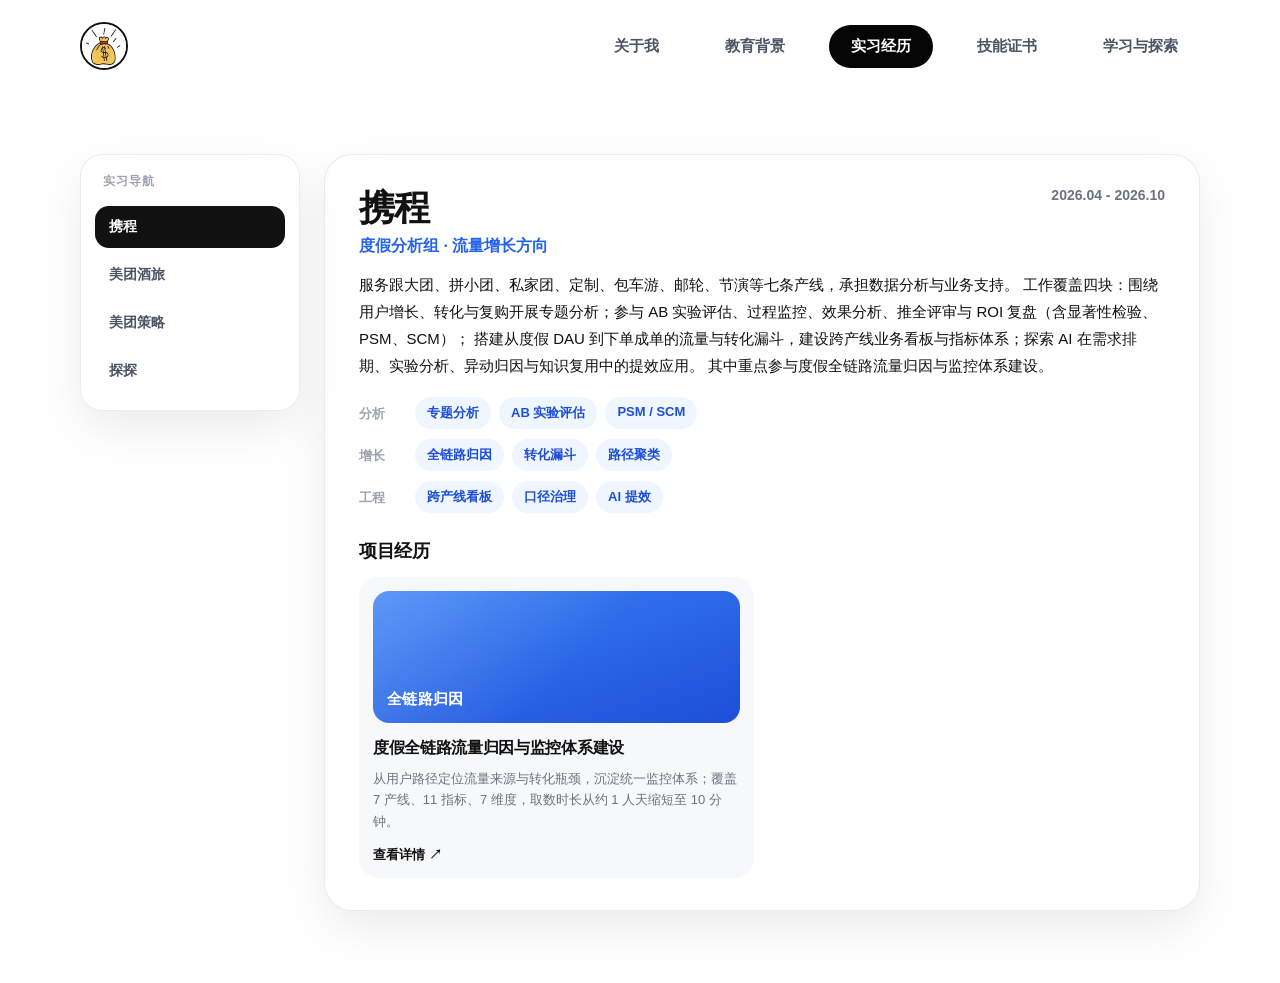
==== resume-website/experience.html @ 729c0051 "Add files via upload" ====
<!DOCTYPE html>
<html lang="zh-CN">
<head>
  <meta charset="UTF-8">
  <meta name="viewport" content="width=device-width, initial-scale=1.0">
  <meta name="description" content="宋佳丽的实习经历页面，展示流量增长、商业分析、策略分析与数据科学经历。">
  <title>实习经历｜宋佳丽</title>
  <link rel="stylesheet" href="styles.css">
</head>
<body>
  <header class="site-header">
    <img class="logo logo-mark" src="xiaoxin2.jpg" alt="logo">
    <nav class="nav">
      <a href="index.html">关于我</a>
      <a href="education.html">教育背景</a>
      <a class="active" href="experience.html">实习经历</a>
      <a href="skills.html">技能证书</a>
      <a href="learning.html">学习与探索</a>
    </nav>
  </header>

  <main class="page subpage">
    <section class="section side-shell">
      <aside class="side-nav" aria-label="实习经历导航">
        <p class="side-nav-label">实习导航</p>
        <button type="button" class="side-nav-item is-active" data-side-nav="ctrip">携程</button>
        <button type="button" class="side-nav-item" data-side-nav="meituan-hotel">美团酒旅</button>
        <button type="button" class="side-nav-item" data-side-nav="meituan-rec">美团策略</button>
        <button type="button" class="side-nav-item" data-side-nav="tantan">探探</button>
      </aside>

      <div class="side-content">
        <article class="exp-panel side-panel is-active" data-side-panel="ctrip">
          <div class="exp-top">
            <div class="exp-top-main">
              <h2 class="exp-company">携程</h2>
              <p class="exp-role">度假分析组 · 流量增长方向</p>
            </div>
            <time class="exp-time">2026.04 - 2026.10</time>
          </div>

          <p class="exp-summary">
            服务跟大团、拼小团、私家团、定制、包车游、邮轮、节演等七条产线，承担数据分析与业务支持。
            工作覆盖四块：围绕用户增长、转化与复购开展专题分析；参与 AB 实验评估、过程监控、效果分析、推全评审与 ROI 复盘（含显著性检验、PSM、SCM）；
            搭建从度假 DAU 到下单成单的流量与转化漏斗，建设跨产线业务看板与指标体系；探索 AI 在需求排期、实验分析、异动归因与知识复用中的提效应用。
            其中重点参与度假全链路流量归因与监控体系建设。
          </p>

          <div class="exp-tag-rows">
            <div class="exp-tag-row">
              <span class="exp-tag-cat">分析</span>
              <div class="exp-tags">
                <span>专题分析</span>
                <span>AB 实验评估</span>
                <span>PSM / SCM</span>
              </div>
            </div>
            <div class="exp-tag-row">
              <span class="exp-tag-cat">增长</span>
              <div class="exp-tags">
                <span>全链路归因</span>
                <span>转化漏斗</span>
                <span>路径聚类</span>
              </div>
            </div>
            <div class="exp-tag-row">
              <span class="exp-tag-cat">工程</span>
              <div class="exp-tags">
                <span>跨产线看板</span>
                <span>口径治理</span>
                <span>AI 提效</span>
              </div>
            </div>
          </div>

          <div class="exp-projects">
            <div class="exp-projects-head">
              <h3>项目经历</h3>
            </div>
            <div class="exp-project-grid">
              <article class="exp-project-card">
                <div class="exp-project-cover tone-blue" aria-hidden="true"><span>全链路归因</span></div>
                <h4>度假全链路流量归因与监控体系建设</h4>
                <p>从用户路径定位流量来源与转化瓶颈，沉淀统一监控体系；覆盖 7 产线、11 指标、7 维度，取数时长从约 1 人天缩短至 10 分钟。</p>
                <button type="button" class="exp-detail-link" data-open-project="ctrip-funnel">查看详情 ↗</button>
              </article>
            </div>
          </div>
        </article>

        <article class="exp-panel side-panel" data-side-panel="meituan-hotel" hidden>
          <div class="exp-top">
            <div class="exp-top-main">
              <h2 class="exp-company">美团</h2>
              <p class="exp-role">酒店旅行经营分析部 · 商业分析</p>
            </div>
            <time class="exp-time">2025.10 - 2026.02</time>
          </div>

          <p class="exp-summary">
            主导规划频道数据看板建设，重构月度经营分析核心指标，并负责日常数据分析与看板维护，促进策略增长。
            其中重点参与酒店双动线项目，通过用户行为洞察与策略落地，挖掘频道页转化增量。
          </p>

          <div class="exp-tag-rows">
            <div class="exp-tag-row">
              <span class="exp-tag-cat">分析</span>
              <div class="exp-tags">
                <span>频道监控</span>
                <span>MBR 归因</span>
                <span>用户分层</span>
              </div>
            </div>
            <div class="exp-tag-row">
              <span class="exp-tag-cat">增长</span>
              <div class="exp-tags">
                <span>效率型动线</span>
                <span>即时当地</span>
                <span>猜喜承接</span>
              </div>
            </div>
            <div class="exp-tag-row">
              <span class="exp-tag-cat">工程</span>
              <div class="exp-tags">
                <span>双层看板</span>
                <span>埋点设计</span>
                <span>AB 实验</span>
              </div>
            </div>
          </div>

          <div class="exp-projects">
            <div class="exp-projects-head">
              <h3>项目经历</h3>
            </div>
            <div class="exp-project-grid exp-project-grid--3">
              <article class="exp-project-card">
                <div class="exp-project-cover tone-teal" aria-hidden="true"><span>频道看板</span></div>
                <h4>频道数据看板建设</h4>
                <p>搭建频道总体漏斗与关键模块双层监控，上线当月定位迪士尼秒杀点击率异常，并为猜喜设置活动期 / 日常期双基准线。</p>
                <button type="button" class="exp-detail-link" data-open-project="meituan-board">查看详情 ↗</button>
              </article>
              <article class="exp-project-card">
                <div class="exp-project-cover tone-violet" aria-hidden="true"><span>MBR</span></div>
                <h4>月度经营分析 MBR 异动归因</h4>
                <p>从心智与交易规模双视角重构核心指标，按子分母、渠道入口、本异地用户拆解，系统定位波动根源。</p>
                <button type="button" class="exp-detail-link" data-open-project="meituan-mbr">查看详情 ↗</button>
              </article>
              <article class="exp-project-card">
                <div class="exp-project-cover tone-orange" aria-hidden="true"><span>效率动线</span></div>
                <h4>酒店效率型动线 · 即时当地承接</h4>
                <p>激活占频道 37% 的仅空搜用户，推动猜喜即时当地场景转化率由 3.2% 提升至 12.6%，实现频道页订单净增长。</p>
                <button type="button" class="exp-detail-link" data-open-project="meituan-plan">查看详情 ↗</button>
              </article>
            </div>
          </div>
        </article>

        <article class="exp-panel side-panel" data-side-panel="meituan-rec" hidden>
          <div class="exp-top">
            <div class="exp-top-main">
              <h2 class="exp-company">美团</h2>
              <p class="exp-role">推荐产品部 · 策略分析</p>
            </div>
            <time class="exp-time">2025.08 - 2025.10</time>
          </div>

          <p class="exp-summary">
            负责首页低价推荐专项，验证低价便宜供给能否撬动下沉用户活跃。
            精准圈定下沉目标人群、设计差异化承接策略，通过假设驱动分析与 AB 实验落地，最终推动下沉市场 DAU 有效提升。
          </p>

          <div class="exp-tag-rows">
            <div class="exp-tag-row">
              <span class="exp-tag-cat">增长</span>
              <div class="exp-tags">
                <span>下沉渗透</span>
                <span>低价供给</span>
                <span>DAU 提升</span>
              </div>
            </div>
            <div class="exp-tag-row">
              <span class="exp-tag-cat">策略</span>
              <div class="exp-tags">
                <span>人群圈选</span>
                <span>三层承接</span>
                <span>异动归因</span>
              </div>
            </div>
            <div class="exp-tag-row">
              <span class="exp-tag-cat">实验</span>
              <div class="exp-tags">
                <span>AB 实验</span>
                <span>假设验证</span>
                <span>供给优化</span>
              </div>
            </div>
          </div>

          <div class="exp-projects">
            <div class="exp-projects-head">
              <h3>项目经历</h3>
            </div>
            <div class="exp-project-grid">
              <article class="exp-project-card">
                <div class="exp-project-cover tone-violet" aria-hidden="true"><span>便宜货策略</span></div>
                <h4>下沉市场便宜货策略 · 首页推荐</h4>
                <p>方案被采纳；覆盖 30% 日活用户的 AB 实验中，实验组 DAU 相对对照组提升 6 个百分点，全量估算预计为到餐带来近 700 万日活提升。</p>
                <button type="button" class="exp-detail-link" data-open-project="meituan-rec">查看详情 ↗</button>
              </article>
            </div>
          </div>
        </article>

        <article class="exp-panel side-panel" data-side-panel="tantan" hidden>
          <div class="exp-top">
            <div class="exp-top-main">
              <h2 class="exp-company">探探</h2>
              <p class="exp-role">核心算法部 · 数据科学</p>
            </div>
            <time class="exp-time">2025.06 - 2025.08</time>
          </div>

          <p class="exp-summary">
            为提升高付费男性用户群体的次留率，提出「双高留存实验」：在圈选女性卡片中插入一张高付费男性 ad 卡，
            增加目标群体卡片曝光，从而提升用户留存、配对渗透及付费转化等核心指标。
          </p>

          <div class="exp-tag-rows">
            <div class="exp-tag-row">
              <span class="exp-tag-cat">实验</span>
              <div class="exp-tags">
                <span>AB 实验</span>
                <span>留存分析</span>
                <span>付费转化</span>
              </div>
            </div>
            <div class="exp-tag-row">
              <span class="exp-tag-cat">工程</span>
              <div class="exp-tags">
                <span>PySpark</span>
                <span>Hive SQL</span>
                <span>Tableau</span>
              </div>
            </div>
          </div>

          <div class="exp-projects">
            <div class="exp-projects-head">
              <h3>项目经历</h3>
            </div>
            <div class="exp-project-grid">
              <article class="exp-project-card">
                <div class="exp-project-cover tone-rose" aria-hidden="true"><span>双高留存</span></div>
                <h4>双高留存实验与投放优化</h4>
                <p>调整 ad 卡曝光策略提升配对渗透 40%，实验组付费转化提升 0.32%；分时投放推动目标用户次留率提升 15%。</p>
                <button type="button" class="exp-detail-link" data-open-project="tantan-retain">查看详情 ↗</button>
              </article>
            </div>
          </div>
        </article>
      </div>
    </section>
  </main>

  <div class="project-modal" id="projectModal" aria-hidden="true">
    <div class="modal-backdrop" data-close-project></div>
    <section class="project-modal-panel" role="dialog" aria-modal="true" aria-labelledby="projectModalTitle">
      <div class="project-modal-scroll">
        <header class="project-modal-header">
          <h2 id="projectModalTitle"></h2>
          <p class="project-modal-process" id="projectModalProcess"></p>
        </header>

        <div class="project-modal-section">
          <div class="project-modal-section-title">
            <h3>核心职责</h3>
            <p>CORE RESPONSIBILITIES</p>
          </div>
          <div class="project-resp-grid" id="projectRespGrid"></div>
        </div>

        <div class="project-modal-section project-modal-results-box">
          <div class="project-modal-section-title">
            <h3>核心成果</h3>
            <p>CORE RESULTS</p>
          </div>
          <div class="project-result-grid" id="projectResultGrid"></div>
        </div>
      </div>

      <div class="project-modal-footer">
        <button type="button" class="button primary" data-close-project>关闭</button>
      </div>
    </section>
  </div>

  <script src="script.js"></script>
</body>
</html>
---- resume-website/styles.css ----
* {
  box-sizing: border-box;
}

:root {
  --bg: #ffffff;
  --card: rgba(255, 255, 255, 0.94);
  --text: #111111;
  --muted: #4b5563;
  --primary: #2563eb;
  --primary-dark: #1d4ed8;
  --accent: #9b6bd3;
  --mint: #bdf3e7;
  --outline: #55d5bd;
  --warm: #f97316;
  --line: rgba(37, 99, 235, 0.16);
  --shadow: 0 18px 48px rgba(17, 17, 17, 0.08);
}

html {
  scroll-behavior: smooth;
}

body {
  margin: 0;
  font-family: Arial, "Microsoft YaHei", sans-serif;
  color: var(--text);
  background: var(--bg);
}

body::before {
  content: none;
}

.site-header {
  position: sticky;
  top: 0;
  z-index: 10;
  display: flex;
  align-items: center;
  justify-content: space-between;
  width: min(1120px, 92%);
  margin: 0 auto;
  padding: 22px 0;
  border: 0;
  border-radius: 0;
  background: rgba(255, 255, 255, 0.88);
  box-shadow: none;
  backdrop-filter: blur(16px);
}

.logo {
  color: var(--text);
  font-size: 18px;
  font-weight: 800;
  text-decoration: none;
}

.logo-mark {
  display: inline-flex;
  align-items: center;
  justify-content: center;
  width: 48px;
  height: 48px;
  border: 2px solid #111111;
  border-radius: 50%;
  font-size: 16px;
  font-weight: 900;
  letter-spacing: -0.04em;
  background: #ffffff;
}

.nav {
  display: flex;
  gap: 22px;
  align-items: center;
}

.nav a {
  color: var(--muted);
  padding: 12px 22px;
  border-radius: 999px;
  font-size: 15px;
  font-weight: 700;
  text-decoration: none;
}

.nav a:hover {
  color: var(--primary);
}

.nav a.active {
  color: #ffffff;
  background: #050505;
}

.page {
  width: min(1120px, 92%);
  margin: 0 auto;
  padding: 20px 0 72px;
}

.subpage {
  padding-top: 54px;
}

.section {
  margin-top: 28px;
  scroll-margin-top: 96px;
}

.hero.section {
  margin-top: 8px;
}

.hero {
  display: grid;
  grid-template-columns: 1fr 1fr;
  gap: 40px;
  align-items: stretch;
  min-height: 0;
}

.hero-left {
  display: flex;
  flex-direction: column;
  justify-content: space-between;
  gap: 28px;
  min-width: 0;
}

.hero-content,
.profile-card,
.card,
.experience-card,
.contact-card {
  border: 1px solid rgba(17, 17, 17, 0.08);
  border-radius: 30px;
  background: var(--card);
  box-shadow: var(--shadow);
  backdrop-filter: blur(18px);
}

.hero-content {
  position: relative;
  display: flex;
  flex-direction: column;
  justify-content: flex-start;
  overflow: hidden;
  padding: 0 20px;
  border: 0;
  border-radius: 0;
  background: transparent;
  box-shadow: none;
  backdrop-filter: none;
  min-width: 0;
}

.hero-content::after {
  content: none;
}

.profile-card {
  position: relative;
  display: flex;
  flex-direction: column;
  height: 100%;
  min-height: 0;
  gap: 0;
  padding: 0;
  border: 0;
  background: transparent;
  box-shadow: none;
  backdrop-filter: none;
}

.photo-frame {
  position: relative;
  flex: 1;
  min-height: 0;
  height: 100%;
  padding: 0;
  border-radius: 42px;
  background: transparent;
  overflow: hidden;
}

.photo-frame::before {
  content: none;
}

.photo-frame img {
  display: block;
  width: 100%;
  height: 100%;
  object-fit: cover;
  object-position: center top;
  border-radius: 0;
  background: transparent;
  box-shadow: none;
}

.tag-list {
  display: flex;
  flex-direction: column;
  gap: 12px;
}

.tag-list span {
  display: block;
  padding: 13px 16px;
  border: 1px solid var(--line);
  border-radius: 16px;
  color: var(--primary-dark);
  background: rgba(239, 246, 255, 0.82);
  font-weight: 800;
}

.tag-cloud {
  display: flex;
  flex-wrap: wrap;
  gap: 12px;
}

.tag-cloud span {
  padding: 12px 16px;
  border: 1px solid var(--line);
  border-radius: 999px;
  color: var(--primary-dark);
  background: rgba(239, 246, 255, 0.82);
  font-weight: 800;
}

.eyebrow {
  margin: 0 0 16px;
  color: var(--primary);
  font-weight: 700;
  letter-spacing: 0.08em;
  text-transform: uppercase;
}

h1 {
  margin: 0;
  font-size: clamp(42px, 6.5vw, 64px);
  line-height: 1.04;
  letter-spacing: -0.07em;
}

.role-highlight {
  color: #7c3aed;
  font-size: 0.58em;
}

.role-line {
  margin: 16px 0 0;
  color: var(--accent);
  font-size: clamp(28px, 4vw, 40px);
  line-height: 1.2;
  font-weight: 500;
}

h2 {
  margin: 0 0 20px;
  font-size: clamp(26px, 3vw, 36px);
  letter-spacing: -0.03em;
}

h3 {
  margin: 0;
  font-size: 21px;
}

.page-title {
  margin: 0 0 20px;
  font-size: clamp(40px, 7vw, 72px);
  line-height: 1.08;
  letter-spacing: -0.05em;
}

.summary {
  position: relative;
  z-index: 1;
  max-width: 670px;
  margin: 24px 0 0;
  color: var(--muted);
  font-size: 18px;
  line-height: 1.85;
}

.actions {
  display: flex;
  flex-wrap: wrap;
  gap: 14px;
  margin-top: 32px;
}

.button {
  display: inline-flex;
  align-items: center;
  justify-content: center;
  min-width: 116px;
  padding: 14px 24px;
  border-radius: 999px;
  border: 0;
  font: inherit;
  font-weight: 700;
  text-decoration: none;
  cursor: pointer;
  transition: transform 0.2s ease, box-shadow 0.2s ease;
}

.button:hover {
  transform: translateY(-2px);
}

.primary {
  color: #111111;
  border: 2px solid #111111;
  background: #ffffff;
  box-shadow: none;
}

.secondary {
  color: #111111;
  background: var(--mint);
}

.card {
  padding: 34px;
}

.card p {
  margin: 0;
  color: var(--muted);
  line-height: 1.8;
}

.page-links {
  display: grid;
  grid-template-columns: repeat(5, 1fr);
  gap: 18px;
}

.page-link-card {
  display: block;
  min-height: 230px;
  padding: 26px;
  border: 1px solid rgba(255, 255, 255, 0.72);
  border-radius: 28px;
  color: var(--text);
  text-decoration: none;
  background: var(--card);
  box-shadow: var(--shadow);
  transition: transform 0.2s ease, box-shadow 0.2s ease;
}

.page-link-card:hover {
  transform: translateY(-6px);
  box-shadow: 0 28px 76px rgba(30, 41, 59, 0.16);
}

.page-link-card span {
  display: inline-flex;
  align-items: center;
  justify-content: center;
  width: 42px;
  height: 42px;
  margin-bottom: 22px;
  border-radius: 14px;
  color: #ffffff;
  background: linear-gradient(135deg, var(--primary), var(--accent));
  font-weight: 900;
}

.page-link-card h2 {
  margin-bottom: 14px;
  font-size: 24px;
}

.page-link-card p {
  margin: 0;
  color: var(--muted);
  line-height: 1.7;
}

.grid {
  display: grid;
  gap: 24px;
}

.two-columns {
  grid-template-columns: 0.9fr 1.1fr;
}

.section-label {
  margin: 0 0 12px;
  color: var(--accent);
  font-size: 13px;
  font-weight: 900;
  letter-spacing: 0.14em;
  text-transform: uppercase;
}

.section-heading {
  margin-bottom: 18px;
}

.check-list,
.experience-card ul,
.project-points {
  display: grid;
  gap: 11px;
  margin: 0;
  padding-left: 20px;
  color: var(--muted);
  line-height: 1.7;
}

.check-list li::marker,
.experience-card li::marker,
.project-points li::marker {
  color: var(--accent);
}

.timeline {
  display: grid;
  gap: 14px;
}

.timeline-item {
  display: flex;
  gap: 20px;
  align-items: center;
  justify-content: space-between;
  padding: 22px;
  border: 1px solid var(--line);
  border-radius: 22px;
  background: rgba(248, 250, 252, 0.78);
}

.timeline-item p,
.experience-card p,
.featured-project p,
.contact-card p {
  margin: 8px 0 0;
  color: var(--muted);
  line-height: 1.8;
}

time {
  flex: 0 0 auto;
  color: var(--primary-dark);
  font-weight: 800;
}

.experience-list {
  display: grid;
  gap: 20px;
}

.experience-card {
  padding: 28px 30px;
}

.experience-header {
  display: flex;
  gap: 20px;
  align-items: flex-start;
  justify-content: space-between;
  margin-bottom: 14px;
}

.experience-header h3 {
  font-size: clamp(20px, 2.2vw, 24px);
  letter-spacing: -0.02em;
}

.experience-header p {
  margin: 6px 0 0;
  color: var(--primary);
  font-weight: 800;
}

.experience-card > p {
  margin: 0;
}

.experience-card ul {
  margin-top: 12px;
}

.side-shell,
.learn-shell {
  display: grid;
  grid-template-columns: 220px minmax(0, 1fr);
  gap: 24px;
  align-items: start;
  margin-top: 8px;
}

.side-nav,
.learn-nav {
  position: sticky;
  top: 88px;
  display: flex;
  flex-direction: column;
  gap: 6px;
  padding: 18px 14px;
  border: 1px solid rgba(17, 17, 17, 0.08);
  border-radius: 22px;
  background: #ffffff;
  box-shadow: var(--shadow);
}

.side-nav-label,
.learn-nav-label {
  margin: 0 8px 10px;
  color: #9ca3af;
  font-size: 12px;
  font-weight: 700;
  letter-spacing: 0.08em;
}

.side-nav-item,
.learn-nav-item {
  display: block;
  width: 100%;
  padding: 12px 14px;
  border: 0;
  border-radius: 14px;
  background: transparent;
  color: #4b5563;
  font: inherit;
  font-size: 14px;
  font-weight: 700;
  text-align: left;
  cursor: pointer;
  transition: background 0.2s ease, color 0.2s ease;
}

.side-nav-item:hover,
.learn-nav-item:hover {
  color: var(--primary);
  background: rgba(239, 246, 255, 0.9);
}

.side-nav-item.is-active,
.learn-nav-item.is-active {
  color: #ffffff;
  background: #111111;
}

.side-content,
.learn-content {
  min-width: 0;
}

.side-panel[hidden],
.learn-panel[hidden] {
  display: none;
}

.side-panel,
.learn-panel {
  margin: 0;
}

.exp-panel {
  padding: 32px 34px;
  border: 1px solid rgba(17, 17, 17, 0.08);
  border-radius: 28px;
  background: #ffffff;
  box-shadow: var(--shadow);
}

.exp-top {
  display: flex;
  align-items: flex-start;
  justify-content: space-between;
  gap: 16px;
  margin-bottom: 14px;
}

.exp-company {
  margin: 0;
  font-size: clamp(28px, 3.2vw, 36px);
  letter-spacing: -0.04em;
  line-height: 1.15;
}

.exp-role {
  margin: 8px 0 0;
  color: var(--primary);
  font-size: 16px;
  font-weight: 700;
}

.exp-time {
  color: #6b7280;
  font-size: 14px;
  font-weight: 600;
  white-space: nowrap;
}

.exp-summary {
  margin: 0 0 18px;
  color: var(--text);
  font-size: 15px;
  line-height: 1.8;
  max-width: 920px;
}

.exp-tag-rows {
  display: grid;
  gap: 10px;
  margin-bottom: 26px;
}

.exp-tag-row {
  display: flex;
  align-items: flex-start;
  gap: 14px;
}

.exp-tag-cat {
  flex: 0 0 42px;
  padding-top: 8px;
  color: #9ca3af;
  font-size: 13px;
  font-weight: 600;
}

.exp-tags {
  display: flex;
  flex-wrap: wrap;
  gap: 8px;
}

.exp-tags span {
  padding: 7px 12px;
  border-radius: 999px;
  background: rgba(239, 246, 255, 0.95);
  color: var(--primary-dark);
  font-size: 13px;
  font-weight: 700;
}

.exp-projects-head {
  display: flex;
  align-items: center;
  justify-content: space-between;
  gap: 12px;
  margin-bottom: 14px;
}

.exp-projects-head h3 {
  margin: 0;
  font-size: 18px;
  letter-spacing: -0.02em;
}

.exp-expand-all {
  border: 0;
  background: transparent;
  color: #9ca3af;
  font: inherit;
  font-size: 13px;
  font-weight: 600;
  cursor: pointer;
}

.exp-expand-all:hover {
  color: var(--primary);
}

.exp-project-grid {
  display: grid;
  grid-template-columns: repeat(2, minmax(0, 1fr));
  gap: 16px;
}

.exp-project-grid--3 {
  grid-template-columns: repeat(3, minmax(0, 1fr));
  gap: 12px;
}

.exp-project-grid--3 .exp-project-card {
  padding: 10px;
}

.exp-project-grid--3 .exp-project-cover {
  min-height: 96px;
  margin-bottom: 10px;
  padding: 10px;
  font-size: 13px;
}

.exp-project-grid--3 .exp-project-card h4 {
  font-size: 14px;
}

.exp-project-grid--3 .exp-project-card > p {
  font-size: 12px;
  margin-bottom: 10px;
}

.exp-project-card {
  display: flex;
  flex-direction: column;
  padding: 14px;
  border-radius: 20px;
  background: #f7f8fa;
  min-width: 0;
}

.exp-project-cover {
  display: flex;
  align-items: flex-end;
  justify-content: flex-start;
  min-height: 132px;
  margin-bottom: 14px;
  padding: 14px;
  border-radius: 16px;
  color: #ffffff;
  font-size: 15px;
  font-weight: 800;
  letter-spacing: 0.02em;
  background:
    linear-gradient(135deg, rgba(255, 255, 255, 0.18), transparent 55%),
    linear-gradient(160deg, #3b82f6, #1d4ed8);
}

.exp-project-cover.tone-teal {
  background:
    linear-gradient(135deg, rgba(255, 255, 255, 0.18), transparent 55%),
    linear-gradient(160deg, #14b8a6, #0f766e);
}

.exp-project-cover.tone-orange {
  background:
    linear-gradient(135deg, rgba(255, 255, 255, 0.18), transparent 55%),
    linear-gradient(160deg, #fb923c, #ea580c);
}

.exp-project-cover.tone-violet {
  background:
    linear-gradient(135deg, rgba(255, 255, 255, 0.18), transparent 55%),
    linear-gradient(160deg, #8b5cf6, #6d28d9);
}

.exp-project-cover.tone-rose {
  background:
    linear-gradient(135deg, rgba(255, 255, 255, 0.18), transparent 55%),
    linear-gradient(160deg, #f43f5e, #be123c);
}

.exp-project-card h4 {
  margin: 0 0 8px;
  font-size: 16px;
  line-height: 1.4;
  letter-spacing: -0.02em;
}

.exp-project-card > p {
  margin: 0 0 14px;
  color: #6b7280;
  font-size: 13px;
  line-height: 1.65;
  flex: 1;
}

.exp-detail-link {
  align-self: flex-start;
  border: 0;
  padding: 0;
  background: transparent;
  color: var(--text);
  font: inherit;
  font-size: 13px;
  font-weight: 700;
  cursor: pointer;
}

.exp-detail-link:hover {
  color: var(--primary);
}

.project-modal {
  position: fixed;
  inset: 0;
  z-index: 60;
  display: none;
  align-items: center;
  justify-content: center;
  padding: 16px;
}

.project-modal.is-open {
  display: flex;
}

.project-modal-panel {
  position: relative;
  z-index: 1;
  display: flex;
  flex-direction: column;
  width: min(960px, 94vw);
  max-height: 88vh;
  border-radius: 24px;
  background: rgba(247, 248, 250, 0.92);
  backdrop-filter: blur(14px);
  box-shadow: 0 36px 100px rgba(17, 17, 17, 0.28);
  overflow: hidden;
}

.project-modal-scroll {
  overflow-y: auto;
  padding: 18px 20px 8px;
}

.project-modal-header {
  display: flex;
  align-items: flex-start;
  justify-content: space-between;
  gap: 14px;
  margin-bottom: 16px;
  padding: 14px 16px;
  border-radius: 16px;
  background: #ffffff;
  box-shadow: 0 4px 14px rgba(17, 17, 17, 0.04);
}

.project-modal-header h2 {
  margin: 0;
  flex: 1;
  min-width: 0;
  font-size: clamp(18px, 2.2vw, 24px);
  letter-spacing: -0.03em;
  line-height: 1.25;
}

.project-modal-process {
  margin: 0;
  max-width: 280px;
  color: #9ca3af;
  font-size: 10px;
  font-weight: 700;
  letter-spacing: 0.03em;
  text-align: right;
  line-height: 1.45;
}

.project-modal-section {
  margin-bottom: 16px;
}

.project-modal-section-title {
  text-align: center;
  margin-bottom: 10px;
}

.project-modal-section-title h3 {
  margin: 0;
  font-size: 17px;
  letter-spacing: -0.02em;
}

.project-modal-section-title p {
  margin: 3px 0 0;
  color: #9ca3af;
  font-size: 10px;
  font-weight: 700;
  letter-spacing: 0.12em;
}

.project-resp-grid {
  display: grid;
  grid-template-columns: repeat(4, minmax(0, 1fr));
  gap: 10px;
}

.project-resp-card {
  display: flex;
  flex-direction: column;
  min-height: 0;
  border-radius: 16px;
  overflow: hidden;
  background: #ffffff;
  border: 1px solid rgba(17, 17, 17, 0.05);
  box-shadow: 0 6px 16px rgba(17, 17, 17, 0.04);
}

.project-resp-head {
  min-height: 48px;
  display: flex;
  align-items: flex-end;
  padding: 10px 12px;
}

.project-resp-card.tone-blue .project-resp-head {
  background: linear-gradient(160deg, #dbeafe, #eff6ff);
}

.project-resp-card.tone-green .project-resp-head {
  background: linear-gradient(160deg, #d1fae5, #ecfdf5);
}

.project-resp-card.tone-orange .project-resp-head {
  background: linear-gradient(160deg, #ffedd5, #fff7ed);
}

.project-resp-card.tone-purple .project-resp-head {
  background: linear-gradient(160deg, #ede9fe, #f5f3ff);
}

.project-resp-head h4 {
  margin: 0;
  font-size: 13px;
  letter-spacing: -0.02em;
}

.project-resp-card ul {
  margin: 0;
  padding: 10px 12px 12px 26px;
  display: grid;
  gap: 5px;
  color: #4b5563;
  font-size: 12px;
  line-height: 1.45;
}

.project-modal-results-box {
  margin-bottom: 8px;
  padding: 16px 16px 14px;
  border-radius: 16px;
  background: #ffffff;
  box-shadow: 0 4px 14px rgba(17, 17, 17, 0.04);
}

.project-modal-results-box .project-modal-section-title {
  margin-bottom: 12px;
}

.project-result-grid {
  display: grid;
  grid-template-columns: repeat(3, minmax(0, 1fr));
  gap: 12px;
}

.project-result-card {
  padding: 14px 12px;
  border-radius: 14px;
  background: rgba(247, 248, 250, 0.92);
  border: 1px solid rgba(17, 17, 17, 0.04);
  box-shadow: none;
}

.project-result-card:nth-child(1) {
  background: rgba(239, 246, 255, 0.88);
}

.project-result-card:nth-child(2) {
  background: rgba(240, 253, 250, 0.78);
}

.project-result-card:nth-child(3) {
  background: rgba(245, 243, 255, 0.72);
}

.project-result-card:not(:last-child) {
  border-right: 0;
}

.project-result-card p {
  margin: 0;
  color: #374151;
  font-size: 12px;
  line-height: 1.55;
  font-weight: 600;
}

.project-modal-footer {
  padding: 10px 20px 14px;
  border-top: 1px solid rgba(17, 17, 17, 0.06);
  background: rgba(255, 255, 255, 0.72);
}

.project-modal-footer .button {
  min-width: 84px;
  padding: 10px 18px;
  font-size: 14px;
}

.featured-project {
  background:
    linear-gradient(135deg, rgba(239, 246, 255, 0.92), rgba(240, 253, 250, 0.92)),
    var(--card);
}

.metrics {
  display: grid;
  grid-template-columns: repeat(4, 1fr);
  gap: 14px;
  margin: 28px 0;
}

.metrics div {
  padding: 20px;
  border-radius: 20px;
  background: #ffffff;
  box-shadow: 0 12px 30px rgba(30, 41, 59, 0.08);
}

.metrics strong {
  display: block;
  color: var(--primary);
  font-size: 30px;
  line-height: 1;
}

.metrics span {
  display: block;
  margin-top: 10px;
  color: var(--muted);
  font-size: 14px;
}

.skill-grid {
  display: grid;
  grid-template-columns: repeat(4, 1fr);
  gap: 18px;
}

.skill-card {
  min-height: 190px;
}

.skill-card h3 {
  margin-bottom: 14px;
  color: var(--primary-dark);
}

.awards-card {
  border-left: 8px solid var(--warm);
}

.edu-list {
  display: grid;
  gap: 18px;
}

.edu-card {
  padding: 24px 28px;
  border: 1px solid rgba(17, 17, 17, 0.08);
  border-radius: 24px;
  background: var(--card);
  box-shadow: var(--shadow);
}

.edu-card-header {
  display: flex;
  gap: 16px;
  align-items: flex-start;
  justify-content: space-between;
  margin-bottom: 16px;
  padding-bottom: 14px;
  border-bottom: 1px solid rgba(17, 17, 17, 0.06);
}

.edu-card-title {
  min-width: 0;
  flex: 1;
}

.edu-title-row {
  display: flex;
  flex-wrap: wrap;
  align-items: center;
  gap: 10px 14px;
}

.edu-card-title h2 {
  margin: 0;
  font-size: clamp(20px, 2.2vw, 24px);
  letter-spacing: -0.03em;
  line-height: 1.3;
}

.edu-rank-inline {
  display: inline-flex;
  align-items: center;
  padding: 4px 10px;
  border-radius: 999px;
  background: #111111;
  color: #ffffff;
  font-size: 12px;
  font-weight: 800;
  letter-spacing: 0.02em;
  white-space: nowrap;
}

.edu-degree {
  margin: 8px 0 0;
  color: var(--primary);
  font-weight: 700;
}

.edu-period {
  flex: 0 0 auto;
  color: var(--primary-dark);
  font-weight: 800;
  font-size: 14px;
  white-space: nowrap;
}

.edu-awards-label {
  margin: 0 0 10px;
  color: var(--muted);
  font-size: 12px;
  font-weight: 700;
  letter-spacing: 0.06em;
}

.edu-award-tags {
  display: flex;
  flex-wrap: wrap;
  gap: 8px;
  margin: 0;
  padding: 0;
  list-style: none;
}

.edu-award-tags li {
  padding: 8px 12px;
  border: 1px solid var(--line);
  border-radius: 999px;
  color: var(--primary-dark);
  background: rgba(239, 246, 255, 0.82);
  font-size: 13px;
  font-weight: 700;
}

.contact-card {
  display: flex;
  gap: 24px;
  align-items: center;
  justify-content: space-between;
  padding: 40px;
  color: #ffffff;
  background: linear-gradient(135deg, rgba(37, 99, 235, 0.95), rgba(20, 184, 166, 0.95));
}

.contact-card .section-label,
.contact-card p {
  color: rgba(255, 255, 255, 0.86);
}

.contact-card h2 {
  margin-bottom: 12px;
}

.contact-card .primary {
  color: var(--primary-dark);
  background: #ffffff;
  box-shadow: none;
}

.ai-matcher {
  background: transparent;
  margin-top: auto;
}

.matcher-card {
  background: #ffffff;
  border: 1px solid #e5e5e5;
  border-radius: 16px;
  padding: 16px;
  width: 100%;
  max-width: none;
  box-shadow: none;
}

.matcher-title {
  font-size: 12px;
  font-weight: 500;
  color: #666666;
  margin: 0 0 16px 0;
  font-family: -apple-system, BlinkMacSystemFont, "Segoe UI", Helvetica, Arial, sans-serif;
  letter-spacing: 0.5px;
}

.matcher-form {
  display: flex;
  flex-direction: row;
  gap: 12px;
  align-items: center;
  width: 100%;
}

.job-input {
  flex: 1;
  height: 44px;
  padding: 0 14px;
  background: #f5f5f5;
  border: 1px solid #e5e5e5;
  border-radius: 10px;
  font-family: -apple-system, BlinkMacSystemFont, "Segoe UI", Helvetica, Arial, sans-serif;
  font-size: 13px;
  color: #333333;
  transition: background-color 0.2s, border-color 0.2s;
  box-sizing: border-box;
}

.job-input::placeholder {
  color: #b0b0b0;
}

.job-input:focus {
  outline: none;
  background: #ffffff;
  border-color: #999999;
}

.matcher-btn {
  height: 44px;
  padding: 0 24px;
  background: #000000;
  color: #ffffff;
  border: none;
  border-radius: 10px;
  font-family: -apple-system, BlinkMacSystemFont, "Segoe UI", Helvetica, Arial, sans-serif;
  font-size: 13px;
  font-weight: 600;
  cursor: pointer;
  white-space: nowrap;
  transition: background-color 0.2s;
  box-sizing: border-box;
}

.matcher-btn:hover {
  background: #1a1a1a;
}

.matcher-btn:active {
  background: #000000;
}

.match-result {
  margin-top: 24px;
  padding: 24px;
  background: rgba(37, 99, 235, 0.08);
  border-radius: 12px;
  border-left: 4px solid var(--primary);
}

.result-content {
  margin-bottom: 16px;
  line-height: 1.8;
  white-space: pre-wrap;
}

.loading-spinner {
  display: flex;
  flex-direction: column;
  align-items: center;
  gap: 16px;
  padding: 24px;
}

.spinner {
  width: 40px;
  height: 40px;
  border: 4px solid var(--line);
  border-top-color: var(--primary);
  border-radius: 50%;
  animation: spin 0.8s linear infinite;
}

@keyframes spin {
  to { transform: rotate(360deg); }
}

.progress-container {
  width: 100%;
  max-width: 300px;
  display: flex;
  flex-direction: column;
  align-items: center;
  gap: 8px;
}

.progress-bar {
  width: 100%;
  height: 6px;
  background: rgba(37, 99, 235, 0.1);
  border-radius: 3px;
  overflow: hidden;
}

.progress-fill {
  height: 100%;
  background: linear-gradient(90deg, var(--primary), var(--accent));
  border-radius: 3px;
  width: 0%;
  transition: width 0.3s ease;
}

.progress-text {
  font-size: 12px;
  color: var(--muted);
  font-weight: 600;
}

.contact-modal {
  position: fixed;
  inset: 0;
  z-index: 50;
  display: none;
  align-items: center;
  justify-content: center;
  padding: 24px;
}

.contact-modal.is-open {
  display: flex;
}

.modal-backdrop {
  position: absolute;
  inset: 0;
  background: rgba(17, 17, 17, 0.36);
  backdrop-filter: blur(8px);
}

.contact-popup {
  position: relative;
  z-index: 1;
  display: grid;
  grid-template-columns: minmax(0, 1fr) 300px;
  gap: 30px;
  align-items: center;
  width: min(760px, 94vw);
  padding: 34px;
  border: 3px solid #111111;
  border-radius: 34px;
  background: #fff8df;
  box-shadow: 0 28px 80px rgba(17, 17, 17, 0.24);
}

.modal-close {
  position: absolute;
  top: 18px;
  right: 18px;
  width: 36px;
  height: 36px;
  border: 2px solid #111111;
  border-radius: 50%;
  color: #111111;
  background: #ffffff;
  font-size: 24px;
  font-weight: 900;
  line-height: 1;
  cursor: pointer;
}

.contact-sign {
  position: relative;
  padding: 30px 32px;
  border: 3px solid #111111;
  border-radius: 24px;
  background: #ffffff;
}

.contact-sign h2 {
  margin-bottom: 18px;
}

.contact-line {
  margin: 12px 0 0;
  color: var(--text);
  font-size: 20px;
  font-weight: 800;
  white-space: nowrap;
}

.contact-line a {
  color: #7c3aed;
  text-decoration: none;
}

.contact-illustration {
  display: flex;
  align-items: center;
  justify-content: center;
}

.contact-illustration img {
  display: block;
  width: min(300px, 100%);
  height: auto;
  object-fit: contain;
  mix-blend-mode: multiply;
}

.cartoon-kid {
  position: relative;
  width: 210px;
  height: 260px;
  margin: 0 auto;
}

.kid-face {
  position: absolute;
  left: 48px;
  top: 42px;
  width: 116px;
  height: 104px;
  border: 3px solid #111111;
  border-radius: 48% 48% 44% 44%;
  background: #ffd6b1;
  z-index: 3;
}

.kid-hair {
  position: absolute;
  left: 39px;
  top: 24px;
  width: 130px;
  height: 62px;
  border: 3px solid #111111;
  border-radius: 60px 60px 28px 28px;
  background: #1f2937;
  z-index: 4;
}

.kid-hair::before,
.kid-hair::after {
  position: absolute;
  bottom: -24px;
  width: 34px;
  height: 52px;
  border: 3px solid #111111;
  border-radius: 999px;
  content: "";
  background: #1f2937;
}

.kid-hair::before {
  left: -6px;
  transform: rotate(18deg);
}

.kid-hair::after {
  right: -6px;
  transform: rotate(-18deg);
}

.eye {
  position: absolute;
  top: 46px;
  width: 12px;
  height: 18px;
  border-radius: 50%;
  background: #111111;
}

.eye.left {
  left: 33px;
}

.eye.right {
  right: 33px;
}

.blush {
  position: absolute;
  top: 68px;
  width: 24px;
  height: 10px;
  border-radius: 999px;
  background: #ff8aa0;
  opacity: 0.72;
}

.blush.left {
  left: 16px;
}

.blush.right {
  right: 16px;
}

.smile {
  position: absolute;
  left: 48px;
  top: 70px;
  width: 20px;
  height: 12px;
  border-bottom: 3px solid #111111;
  border-radius: 0 0 999px 999px;
}

.kid-body {
  position: absolute;
  left: 55px;
  top: 135px;
  width: 100px;
  height: 90px;
  border: 3px solid #111111;
  border-radius: 28px 28px 18px 18px;
  background: #ef4444;
  z-index: 2;
}

.kid-body::before {
  position: absolute;
  left: 24px;
  top: 0;
  width: 52px;
  height: 28px;
  border-radius: 0 0 20px 20px;
  content: "";
  background: #ffe08a;
}

.kid-arm {
  position: absolute;
  top: 140px;
  width: 34px;
  height: 94px;
  border: 3px solid #111111;
  border-radius: 999px;
  background: #ffd6b1;
  z-index: 1;
}

.kid-arm.left {
  left: 20px;
  transform: rotate(-22deg);
}

.kid-arm.right {
  right: 20px;
  transform: rotate(22deg);
}

@media (max-width: 640px) {
  .site-header {
    position: static;
    align-items: flex-start;
    border-radius: 24px;
    width: 92%;
    margin: 0 auto 22px;
    padding: 0;
  }

  .nav {
    flex-wrap: wrap;
    justify-content: flex-end;
    gap: 10px;
  }

  .nav a {
    font-size: 12px;
  }

  .page {
    padding: 28px 0;
  }

  .hero {
    grid-template-columns: 1fr;
    min-height: auto;
  }

  .hero-left {
    gap: 24px;
  }

  .profile-card {
    min-height: 360px;
  }

  .hero-content {
    padding: 0;
  }

  .card {
    padding: 24px;
  }

  .matcher-card {
    padding: 24px;
  }

  .matcher-form {
    gap: 12px;
  }

  .job-input {
    padding: 12px;
    font-size: 13px;
  }

  .two-columns,
  .skill-grid,
  .metrics,
  .page-links,
  .exp-project-grid {
    grid-template-columns: 1fr;
  }

  .timeline-item,
  .experience-header,
  .contact-card,
  .contact-popup,
  .edu-card-header,
  .exp-top {
    align-items: flex-start;
    flex-direction: column;
  }

  .side-shell,
  .learn-shell {
    grid-template-columns: 1fr;
    gap: 16px;
  }

  .side-nav,
  .learn-nav {
    position: static;
    flex-direction: row;
    flex-wrap: wrap;
    gap: 8px;
    padding: 14px;
  }

  .side-nav-label,
  .learn-nav-label {
    width: 100%;
    margin: 0 0 4px;
  }

  .side-nav-item,
  .learn-nav-item {
    width: auto;
    padding: 10px 12px;
    font-size: 13px;
  }

  .exp-panel {
    padding: 22px 18px;
  }

  .exp-tag-row {
    flex-direction: column;
    gap: 8px;
  }

  .project-modal {
    padding: 12px;
  }

  .project-modal-panel {
    max-height: 94vh;
    border-radius: 24px;
  }

  .project-modal-scroll {
    padding: 20px 16px 8px;
  }

  .project-modal-header {
    flex-direction: column;
  }

  .project-modal-process {
    max-width: none;
    text-align: left;
  }

  .project-resp-grid,
  .project-result-grid {
    grid-template-columns: 1fr;
  }

  .project-result-card:not(:last-child) {
    border-right: 0;
    border-bottom: 0;
    padding-bottom: 14px;
    margin-bottom: 0;
  }

  .project-modal-footer {
    padding: 14px 16px 18px;
  }

  .contact-popup {
    display: flex;
    padding: 26px;
  }

  .cartoon-kid {
    transform: scale(0.88);
    transform-origin: left top;
    height: 230px;
  }

  time {
    font-size: 14px;
  }
}

@media (min-width: 641px) and (max-width: 980px) {
  .site-header {
    width: min(900px, 92%);
  }

  .hero,
  .two-columns {
    grid-template-columns: 1fr;
  }

  .profile-card {
    display: none;
  }

  .matcher-form {
    flex-direction: column;
    gap: 8px;
  }

  .job-input {
    width: 100%;
    min-width: 0;
  }

  .matcher-btn {
    width: 100%;
  }

  .contact-popup {
    grid-template-columns: 1fr;
    gap: 24px;
  }

  .skill-grid,
  .metrics,
  .page-links {
    grid-template-columns: repeat(2, 1fr);
  }

  .exp-project-grid {
    grid-template-columns: 1fr;
  }

  .exp-project-grid--3 {
    grid-template-columns: repeat(3, minmax(0, 1fr));
  }

  .project-resp-grid {
    grid-template-columns: repeat(2, minmax(0, 1fr));
  }

  .project-result-grid {
    grid-template-columns: 1fr;
  }
}

/* Match Modal Styles */
.match-modal {
  position: fixed;
  inset: 0;
  z-index: 50;
  display: none;
  align-items: center;
  justify-content: center;
  padding: 24px;
}

.match-modal.is-open {
  display: flex;
}

.match-popup {
  position: relative;
  z-index: 1;
  width: min(1100px, 90vw);
  max-height: 90vh;
  border-radius: 36px;
  background: rgba(255, 255, 255, 0.7);
  backdrop-filter: blur(10px);
  box-shadow: 0 40px 120px rgba(17, 17, 17, 0.3);
  overflow-y: auto;
  animation: slideUp 0.3s cubic-bezier(0.34, 1.56, 0.64, 1);
  padding: 24px;
  display: flex;
  flex-direction: column;
}

@keyframes slideUp {
  from {
    opacity: 0;
    transform: translateY(40px);
  }
  to {
    opacity: 1;
    transform: translateY(0);
  }
}

.modal-close {
  display: none;
}

.modal-actions {
  display: flex;
  gap: 12px;
  padding: 16px 0 0 0;
  border-top: none;
  background: transparent;
  justify-content: flex-end;
}

#closeMatchModal {
  padding: 8px 16px !important;
  font-size: 14px !important;
}

.match-card-header {
  display: flex;
  flex-direction: column;
  align-items: flex-start;
  justify-content: flex-start;
  gap: 16px;
  padding: 32px 32px 32px;
  border-bottom: 1px solid rgba(37, 99, 235, 0.1);
  background: transparent;
}

.match-card-container {
  display: grid;
  gap: 18px;
}

.match-matrix-card {
  display: flex;
  flex-direction: column;
  gap: 16px;
  flex-shrink: 0;
}

.match-footer-row {
  display: grid;
  grid-template-columns: 1fr 1fr;
  gap: 18px;
}

.highlights-card,
.summary-card {
  display: flex;
  flex-direction: column;
  gap: 16px;
}

.match-inner-card {
  background: rgba(255, 255, 255, 0.85);
  backdrop-filter: blur(5px);
  border-radius: 20px;
  padding: 18px;
  border: 1px solid rgba(37, 99, 235, 0.1);
}

.highlights-card h4,
.summary-card h4 {
  margin: 0;
  font-size: 14px;
  font-weight: 700;
  color: var(--text);
}

.summary-card p {
  margin: 0;
  color: var(--muted);
  line-height: 1.6;
  font-size: 13px;
  overflow: hidden;
  display: -webkit-box;
  -webkit-line-clamp: 5;
  -webkit-box-orient: vertical;
}

.match-card-header {
  display: flex;
  flex-direction: row;
  align-items: center;
  justify-content: space-between;
  gap: 12px;
  padding: 0;
  border-bottom: none;
  background: transparent;
}

.header-title-row {
  display: flex;
  align-items: center;
  gap: 12px;
}

.matrix-icon {
  font-size: 24px;
}

.header-title-row h3 {
  margin: 0;
  color: var(--text);
  font-size: 16px;
  font-weight: 700;
}

.level-badge {
  display: inline-block;
  padding: 8px 16px;
  border-radius: 999px;
  font-weight: 700;
  font-size: 14px;
  color: #ffffff;
}

.level-badge.level-excellent {
  background: linear-gradient(135deg, #10b981, #059669);
}

.level-badge.level-good {
  background: linear-gradient(135deg, #3b82f6, #2563eb);
}

.level-badge.level-fair {
  background: linear-gradient(135deg, #f59e0b, #d97706);
}

.level-badge.level-poor {
  background: linear-gradient(135deg, #ef4444, #dc2626);
}

.match-card-body {
  display: grid;
  grid-template-columns: auto 1fr;
  gap: 24px;
  padding: 0;
  align-items: flex-start;
}

.score-circle {
  position: relative;
  width: 120px;
  height: 120px;
  border-radius: 50%;
  background: linear-gradient(135deg, rgba(37, 99, 235, 0.1), rgba(155, 107, 211, 0.1));
  display: flex;
  flex-direction: column;
  align-items: center;
  justify-content: center;
  flex-shrink: 0;
  border: 3px solid rgba(37, 99, 235, 0.2);
}

.score-value {
  font-size: 44px;
  font-weight: 900;
  color: var(--primary);
  line-height: 1;
}

.score-max {
  font-size: 14px;
  color: var(--muted);
  margin-top: 4px;
}

.scores-detail {
  display: grid;
  gap: 12px;
}

.score-item {
  display: grid;
  gap: 6px;
}

.score-label {
  display: flex;
  justify-content: space-between;
  align-items: center;
}

.score-title {
  font-size: 12px;
  font-weight: 700;
  color: var(--text);
}

.score-number {
  font-size: 14px;
  font-weight: 900;
  color: var(--primary);
}

.score-bar {
  height: 8px;
  background: rgba(37, 99, 235, 0.1);
  border-radius: 999px;
  overflow: hidden;
}

.score-fill {
  height: 100%;
  background: linear-gradient(90deg, var(--primary), #7c3aed);
  border-radius: 999px;
  transition: width 0.6s cubic-bezier(0.34, 1.56, 0.64, 1);
}

.score-explanation {
  font-size: 11px;
  color: var(--muted);
  line-height: 1.4;
  margin-top: 4px;
}

.match-card-footer {
  display: grid;
  gap: 24px;
  padding: 0;
  border-top: none;
  background: transparent;
}

.highlights-list {
  display: grid;
  gap: 10px;
}

.highlight-item {
  padding: 12px 14px;
  background: linear-gradient(135deg, rgba(239, 246, 255, 0.8), rgba(240, 253, 250, 0.8));
  border-radius: 12px;
  border-left: 4px solid var(--primary);
}

.highlight-req {
  font-size: 12px;
  font-weight: 700;
  color: var(--primary);
  margin-bottom: 3px;
}

.highlight-adv {
  font-size: 12px;
  color: var(--muted);
  line-height: 1.5;
}

.error-message {
  padding: 20px;
  background: #fee2e2;
  border: 1px solid #fecaca;
  border-radius: 12px;
  color: #dc2626;
  text-align: center;
  font-weight: 600;
}

@media (max-width: 640px) {
  .match-card-body {
    grid-template-columns: 1fr;
    gap: 24px;
  }

  .score-circle {
    width: 120px;
    height: 120px;
  }

  .score-value {
    font-size: 42px;
  }

  .match-card-header,
  .match-card-body,
  .match-card-footer {
    padding: 20px;
  }
}
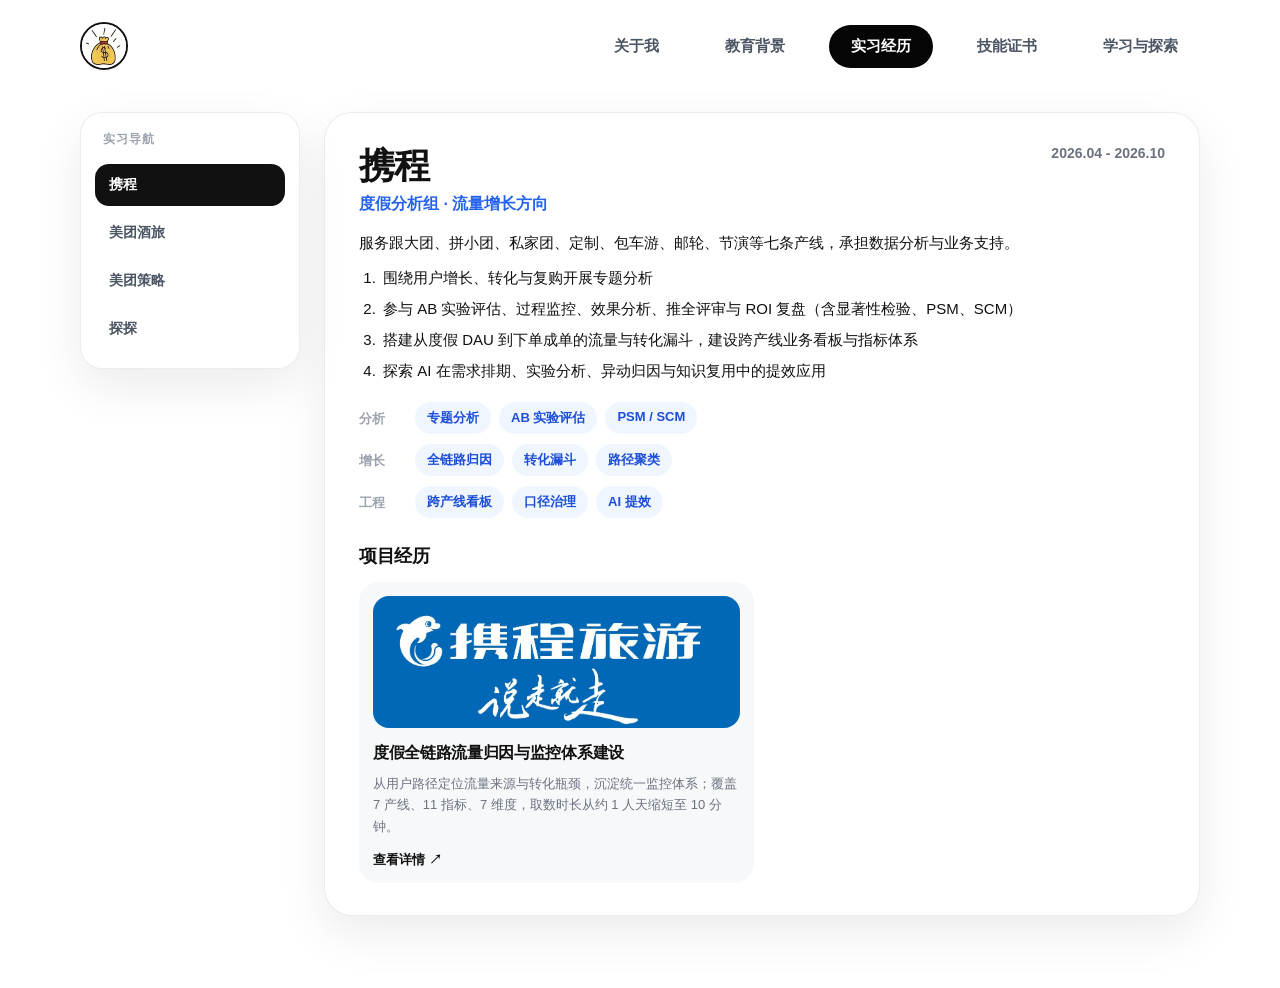
==== commit 7597707e: "Add files via upload" ====
--- a/resume-website/experience.html
+++ b/resume-website/experience.html
@@ -1,300 +1,319 @@
-<!DOCTYPE html>
-<html lang="zh-CN">
-<head>
-  <meta charset="UTF-8">
-  <meta name="viewport" content="width=device-width, initial-scale=1.0">
-  <meta name="description" content="宋佳丽的实习经历页面，展示流量增长、商业分析、策略分析与数据科学经历。">
-  <title>实习经历｜宋佳丽</title>
-  <link rel="stylesheet" href="styles.css">
-</head>
-<body>
-  <header class="site-header">
-    <img class="logo logo-mark" src="xiaoxin2.jpg" alt="logo">
-    <nav class="nav">
-      <a href="index.html">关于我</a>
-      <a href="education.html">教育背景</a>
-      <a class="active" href="experience.html">实习经历</a>
-      <a href="skills.html">技能证书</a>
-      <a href="learning.html">学习与探索</a>
-    </nav>
-  </header>
-
-  <main class="page subpage">
-    <section class="section side-shell">
-      <aside class="side-nav" aria-label="实习经历导航">
-        <p class="side-nav-label">实习导航</p>
-        <button type="button" class="side-nav-item is-active" data-side-nav="ctrip">携程</button>
-        <button type="button" class="side-nav-item" data-side-nav="meituan-hotel">美团酒旅</button>
-        <button type="button" class="side-nav-item" data-side-nav="meituan-rec">美团策略</button>
-        <button type="button" class="side-nav-item" data-side-nav="tantan">探探</button>
-      </aside>
-
-      <div class="side-content">
-        <article class="exp-panel side-panel is-active" data-side-panel="ctrip">
-          <div class="exp-top">
-            <div class="exp-top-main">
-              <h2 class="exp-company">携程</h2>
-              <p class="exp-role">度假分析组 · 流量增长方向</p>
-            </div>
-            <time class="exp-time">2026.04 - 2026.10</time>
-          </div>
-
-          <p class="exp-summary">
-            服务跟大团、拼小团、私家团、定制、包车游、邮轮、节演等七条产线，承担数据分析与业务支持。
-            工作覆盖四块：围绕用户增长、转化与复购开展专题分析；参与 AB 实验评估、过程监控、效果分析、推全评审与 ROI 复盘（含显著性检验、PSM、SCM）；
-            搭建从度假 DAU 到下单成单的流量与转化漏斗，建设跨产线业务看板与指标体系；探索 AI 在需求排期、实验分析、异动归因与知识复用中的提效应用。
-            其中重点参与度假全链路流量归因与监控体系建设。
-          </p>
-
-          <div class="exp-tag-rows">
-            <div class="exp-tag-row">
-              <span class="exp-tag-cat">分析</span>
-              <div class="exp-tags">
-                <span>专题分析</span>
-                <span>AB 实验评估</span>
-                <span>PSM / SCM</span>
-              </div>
-            </div>
-            <div class="exp-tag-row">
-              <span class="exp-tag-cat">增长</span>
-              <div class="exp-tags">
-                <span>全链路归因</span>
-                <span>转化漏斗</span>
-                <span>路径聚类</span>
-              </div>
-            </div>
-            <div class="exp-tag-row">
-              <span class="exp-tag-cat">工程</span>
-              <div class="exp-tags">
-                <span>跨产线看板</span>
-                <span>口径治理</span>
-                <span>AI 提效</span>
-              </div>
-            </div>
-          </div>
-
-          <div class="exp-projects">
-            <div class="exp-projects-head">
-              <h3>项目经历</h3>
-            </div>
-            <div class="exp-project-grid">
-              <article class="exp-project-card">
-                <div class="exp-project-cover tone-blue" aria-hidden="true"><span>全链路归因</span></div>
-                <h4>度假全链路流量归因与监控体系建设</h4>
-                <p>从用户路径定位流量来源与转化瓶颈，沉淀统一监控体系；覆盖 7 产线、11 指标、7 维度，取数时长从约 1 人天缩短至 10 分钟。</p>
-                <button type="button" class="exp-detail-link" data-open-project="ctrip-funnel">查看详情 ↗</button>
-              </article>
-            </div>
-          </div>
-        </article>
-
-        <article class="exp-panel side-panel" data-side-panel="meituan-hotel" hidden>
-          <div class="exp-top">
-            <div class="exp-top-main">
-              <h2 class="exp-company">美团</h2>
-              <p class="exp-role">酒店旅行经营分析部 · 商业分析</p>
-            </div>
-            <time class="exp-time">2025.10 - 2026.02</time>
-          </div>
-
-          <p class="exp-summary">
-            主导规划频道数据看板建设，重构月度经营分析核心指标，并负责日常数据分析与看板维护，促进策略增长。
-            其中重点参与酒店双动线项目，通过用户行为洞察与策略落地，挖掘频道页转化增量。
-          </p>
-
-          <div class="exp-tag-rows">
-            <div class="exp-tag-row">
-              <span class="exp-tag-cat">分析</span>
-              <div class="exp-tags">
-                <span>频道监控</span>
-                <span>MBR 归因</span>
-                <span>用户分层</span>
-              </div>
-            </div>
-            <div class="exp-tag-row">
-              <span class="exp-tag-cat">增长</span>
-              <div class="exp-tags">
-                <span>效率型动线</span>
-                <span>即时当地</span>
-                <span>猜喜承接</span>
-              </div>
-            </div>
-            <div class="exp-tag-row">
-              <span class="exp-tag-cat">工程</span>
-              <div class="exp-tags">
-                <span>双层看板</span>
-                <span>埋点设计</span>
-                <span>AB 实验</span>
-              </div>
-            </div>
-          </div>
-
-          <div class="exp-projects">
-            <div class="exp-projects-head">
-              <h3>项目经历</h3>
-            </div>
-            <div class="exp-project-grid exp-project-grid--3">
-              <article class="exp-project-card">
-                <div class="exp-project-cover tone-teal" aria-hidden="true"><span>频道看板</span></div>
-                <h4>频道数据看板建设</h4>
-                <p>搭建频道总体漏斗与关键模块双层监控，上线当月定位迪士尼秒杀点击率异常，并为猜喜设置活动期 / 日常期双基准线。</p>
-                <button type="button" class="exp-detail-link" data-open-project="meituan-board">查看详情 ↗</button>
-              </article>
-              <article class="exp-project-card">
-                <div class="exp-project-cover tone-violet" aria-hidden="true"><span>MBR</span></div>
-                <h4>月度经营分析 MBR 异动归因</h4>
-                <p>从心智与交易规模双视角重构核心指标，按子分母、渠道入口、本异地用户拆解，系统定位波动根源。</p>
-                <button type="button" class="exp-detail-link" data-open-project="meituan-mbr">查看详情 ↗</button>
-              </article>
-              <article class="exp-project-card">
-                <div class="exp-project-cover tone-orange" aria-hidden="true"><span>效率动线</span></div>
-                <h4>酒店效率型动线 · 即时当地承接</h4>
-                <p>激活占频道 37% 的仅空搜用户，推动猜喜即时当地场景转化率由 3.2% 提升至 12.6%，实现频道页订单净增长。</p>
-                <button type="button" class="exp-detail-link" data-open-project="meituan-plan">查看详情 ↗</button>
-              </article>
-            </div>
-          </div>
-        </article>
-
-        <article class="exp-panel side-panel" data-side-panel="meituan-rec" hidden>
-          <div class="exp-top">
-            <div class="exp-top-main">
-              <h2 class="exp-company">美团</h2>
-              <p class="exp-role">推荐产品部 · 策略分析</p>
-            </div>
-            <time class="exp-time">2025.08 - 2025.10</time>
-          </div>
-
-          <p class="exp-summary">
-            负责首页低价推荐专项，验证低价便宜供给能否撬动下沉用户活跃。
-            精准圈定下沉目标人群、设计差异化承接策略，通过假设驱动分析与 AB 实验落地，最终推动下沉市场 DAU 有效提升。
-          </p>
-
-          <div class="exp-tag-rows">
-            <div class="exp-tag-row">
-              <span class="exp-tag-cat">增长</span>
-              <div class="exp-tags">
-                <span>下沉渗透</span>
-                <span>低价供给</span>
-                <span>DAU 提升</span>
-              </div>
-            </div>
-            <div class="exp-tag-row">
-              <span class="exp-tag-cat">策略</span>
-              <div class="exp-tags">
-                <span>人群圈选</span>
-                <span>三层承接</span>
-                <span>异动归因</span>
-              </div>
-            </div>
-            <div class="exp-tag-row">
-              <span class="exp-tag-cat">实验</span>
-              <div class="exp-tags">
-                <span>AB 实验</span>
-                <span>假设验证</span>
-                <span>供给优化</span>
-              </div>
-            </div>
-          </div>
-
-          <div class="exp-projects">
-            <div class="exp-projects-head">
-              <h3>项目经历</h3>
-            </div>
-            <div class="exp-project-grid">
-              <article class="exp-project-card">
-                <div class="exp-project-cover tone-violet" aria-hidden="true"><span>便宜货策略</span></div>
-                <h4>下沉市场便宜货策略 · 首页推荐</h4>
-                <p>方案被采纳；覆盖 30% 日活用户的 AB 实验中，实验组 DAU 相对对照组提升 6 个百分点，全量估算预计为到餐带来近 700 万日活提升。</p>
-                <button type="button" class="exp-detail-link" data-open-project="meituan-rec">查看详情 ↗</button>
-              </article>
-            </div>
-          </div>
-        </article>
-
-        <article class="exp-panel side-panel" data-side-panel="tantan" hidden>
-          <div class="exp-top">
-            <div class="exp-top-main">
-              <h2 class="exp-company">探探</h2>
-              <p class="exp-role">核心算法部 · 数据科学</p>
-            </div>
-            <time class="exp-time">2025.06 - 2025.08</time>
-          </div>
-
-          <p class="exp-summary">
-            为提升高付费男性用户群体的次留率，提出「双高留存实验」：在圈选女性卡片中插入一张高付费男性 ad 卡，
-            增加目标群体卡片曝光，从而提升用户留存、配对渗透及付费转化等核心指标。
-          </p>
-
-          <div class="exp-tag-rows">
-            <div class="exp-tag-row">
-              <span class="exp-tag-cat">实验</span>
-              <div class="exp-tags">
-                <span>AB 实验</span>
-                <span>留存分析</span>
-                <span>付费转化</span>
-              </div>
-            </div>
-            <div class="exp-tag-row">
-              <span class="exp-tag-cat">工程</span>
-              <div class="exp-tags">
-                <span>PySpark</span>
-                <span>Hive SQL</span>
-                <span>Tableau</span>
-              </div>
-            </div>
-          </div>
-
-          <div class="exp-projects">
-            <div class="exp-projects-head">
-              <h3>项目经历</h3>
-            </div>
-            <div class="exp-project-grid">
-              <article class="exp-project-card">
-                <div class="exp-project-cover tone-rose" aria-hidden="true"><span>双高留存</span></div>
-                <h4>双高留存实验与投放优化</h4>
-                <p>调整 ad 卡曝光策略提升配对渗透 40%，实验组付费转化提升 0.32%；分时投放推动目标用户次留率提升 15%。</p>
-                <button type="button" class="exp-detail-link" data-open-project="tantan-retain">查看详情 ↗</button>
-              </article>
-            </div>
-          </div>
-        </article>
-      </div>
-    </section>
-  </main>
-
-  <div class="project-modal" id="projectModal" aria-hidden="true">
-    <div class="modal-backdrop" data-close-project></div>
-    <section class="project-modal-panel" role="dialog" aria-modal="true" aria-labelledby="projectModalTitle">
-      <div class="project-modal-scroll">
-        <header class="project-modal-header">
-          <h2 id="projectModalTitle"></h2>
-          <p class="project-modal-process" id="projectModalProcess"></p>
-        </header>
-
-        <div class="project-modal-section">
-          <div class="project-modal-section-title">
-            <h3>核心职责</h3>
-            <p>CORE RESPONSIBILITIES</p>
-          </div>
-          <div class="project-resp-grid" id="projectRespGrid"></div>
-        </div>
-
-        <div class="project-modal-section project-modal-results-box">
-          <div class="project-modal-section-title">
-            <h3>核心成果</h3>
-            <p>CORE RESULTS</p>
-          </div>
-          <div class="project-result-grid" id="projectResultGrid"></div>
-        </div>
-      </div>
-
-      <div class="project-modal-footer">
-        <button type="button" class="button primary" data-close-project>关闭</button>
-      </div>
-    </section>
-  </div>
-
-  <script src="script.js"></script>
-</body>
-</html>
+<!DOCTYPE html>
+<html lang="zh-CN">
+<head>
+  <meta charset="UTF-8">
+  <meta name="viewport" content="width=device-width, initial-scale=1.0">
+  <meta name="description" content="宋佳丽的实习经历页面，展示流量增长、商业分析、策略分析与数据科学经历。">
+  <title>实习经历｜宋佳丽</title>
+  <link rel="stylesheet" href="styles.css">
+</head>
+<body>
+  <header class="site-header">
+    <img class="logo logo-mark" src="xiaoxin2.jpg" alt="logo">
+    <nav class="nav">
+      <a href="index.html">关于我</a>
+      <a href="education.html">教育背景</a>
+      <a class="active" href="experience.html">实习经历</a>
+      <a href="skills.html">技能证书</a>
+      <a href="learning.html">学习与探索</a>
+    </nav>
+  </header>
+
+  <main class="page subpage">
+    <section class="section side-shell">
+      <aside class="side-nav" aria-label="实习经历导航">
+        <p class="side-nav-label">实习导航</p>
+        <button type="button" class="side-nav-item is-active" data-side-nav="ctrip">携程</button>
+        <button type="button" class="side-nav-item" data-side-nav="meituan-hotel">美团酒旅</button>
+        <button type="button" class="side-nav-item" data-side-nav="meituan-rec">美团策略</button>
+        <button type="button" class="side-nav-item" data-side-nav="tantan">探探</button>
+      </aside>
+
+      <div class="side-content">
+        <article class="exp-panel side-panel is-active" data-side-panel="ctrip">
+          <div class="exp-top">
+            <div class="exp-top-main">
+              <h2 class="exp-company">携程</h2>
+              <p class="exp-role">度假分析组 · 流量增长方向</p>
+            </div>
+            <time class="exp-time">2026.04 - 2026.10</time>
+          </div>
+
+          <div class="exp-summary">
+            <p>服务跟大团、拼小团、私家团、定制、包车游、邮轮、节演等七条产线，承担数据分析与业务支持。</p>
+            <ol class="exp-summary-list">
+              <li>围绕用户增长、转化与复购开展专题分析</li>
+              <li>参与 AB 实验评估、过程监控、效果分析、推全评审与 ROI 复盘（含显著性检验、PSM、SCM）</li>
+              <li>搭建从度假 DAU 到下单成单的流量与转化漏斗，建设跨产线业务看板与指标体系</li>
+              <li>探索 AI 在需求排期、实验分析、异动归因与知识复用中的提效应用</li>
+            </ol>
+          </div>
+
+          <div class="exp-tag-rows">
+            <div class="exp-tag-row">
+              <span class="exp-tag-cat">分析</span>
+              <div class="exp-tags">
+                <span>专题分析</span>
+                <span>AB 实验评估</span>
+                <span>PSM / SCM</span>
+              </div>
+            </div>
+            <div class="exp-tag-row">
+              <span class="exp-tag-cat">增长</span>
+              <div class="exp-tags">
+                <span>全链路归因</span>
+                <span>转化漏斗</span>
+                <span>路径聚类</span>
+              </div>
+            </div>
+            <div class="exp-tag-row">
+              <span class="exp-tag-cat">工程</span>
+              <div class="exp-tags">
+                <span>跨产线看板</span>
+                <span>口径治理</span>
+                <span>AI 提效</span>
+              </div>
+            </div>
+          </div>
+
+          <div class="exp-projects">
+            <div class="exp-projects-head">
+              <h3>项目经历</h3>
+            </div>
+            <div class="exp-project-grid">
+              <article class="exp-project-card">
+                <div class="exp-project-cover has-image" aria-hidden="true">
+                  <img src="trip.jpeg" alt="">
+                </div>
+                <h4>度假全链路流量归因与监控体系建设</h4>
+                <p>从用户路径定位流量来源与转化瓶颈，沉淀统一监控体系；覆盖 7 产线、11 指标、7 维度，取数时长从约 1 人天缩短至 10 分钟。</p>
+                <button type="button" class="exp-detail-link" data-open-project="ctrip-funnel">查看详情 ↗</button>
+              </article>
+            </div>
+          </div>
+        </article>
+
+        <article class="exp-panel side-panel" data-side-panel="meituan-hotel" hidden>
+          <div class="exp-top">
+            <div class="exp-top-main">
+              <h2 class="exp-company">美团</h2>
+              <p class="exp-role">酒店旅行经营分析部 · 商业分析</p>
+            </div>
+            <time class="exp-time">2025.10 - 2026.02</time>
+          </div>
+
+          <div class="exp-summary">
+            <ol class="exp-summary-list">
+              <li>主导规划频道数据看板建设</li>
+              <li>重构月度经营分析核心指标</li>
+              <li>参与酒店旅行效率性动线项目，通过用户行为洞察与策略落地，挖掘频道页转化增量</li>
+              <li>日常数据分析与看板维护，促进策略增长</li>
+            </ol>
+          </div>
+
+          <div class="exp-tag-rows">
+            <div class="exp-tag-row">
+              <span class="exp-tag-cat">分析</span>
+              <div class="exp-tags">
+                <span>频道监控</span>
+                <span>MBR 归因</span>
+                <span>用户分层</span>
+              </div>
+            </div>
+            <div class="exp-tag-row">
+              <span class="exp-tag-cat">增长</span>
+              <div class="exp-tags">
+                <span>效率型动线</span>
+                <span>及时当地</span>
+                <span>猜喜承接</span>
+              </div>
+            </div>
+            <div class="exp-tag-row">
+              <span class="exp-tag-cat">工程</span>
+              <div class="exp-tags">
+                <span>双层看板</span>
+                <span>埋点设计</span>
+                <span>AB 实验</span>
+              </div>
+            </div>
+          </div>
+
+          <div class="exp-projects">
+            <div class="exp-projects-head">
+              <h3>项目经历</h3>
+            </div>
+            <div class="exp-project-grid exp-project-grid--3">
+              <article class="exp-project-card">
+                <div class="exp-project-cover has-image" aria-hidden="true">
+                  <img src="mt1.jpg" alt="">
+                </div>
+                <h4>频道数据看板建设</h4>
+                <p>搭建频道总体漏斗与关键模块双层监控，上线当月定位迪士尼秒杀点击率异常，并为猜喜设置活动期 / 日常期双基准线。</p>
+                <button type="button" class="exp-detail-link" data-open-project="meituan-board">查看详情 ↗</button>
+              </article>
+              <article class="exp-project-card">
+                <div class="exp-project-cover has-image" aria-hidden="true">
+                  <img src="mt2.webp" alt="">
+                </div>
+                <h4>月度经营分析 MBR 异动归因</h4>
+                <p>从心智与交易规模双视角重构核心指标，按子分母、渠道入口、本异地用户拆解，系统定位波动根源。</p>
+                <button type="button" class="exp-detail-link" data-open-project="meituan-mbr">查看详情 ↗</button>
+              </article>
+              <article class="exp-project-card">
+                <div class="exp-project-cover has-image" aria-hidden="true">
+                  <img src="mt3.webp" alt="">
+                </div>
+                <h4>酒店效率型动线 · 及时当地承接</h4>
+                <p>激活占频道 37% 的仅空搜用户，推动猜喜及时当地场景转化率由 3.2% 提升至 12.6%，实现频道页订单净增长。</p>
+                <button type="button" class="exp-detail-link" data-open-project="meituan-plan">查看详情 ↗</button>
+              </article>
+            </div>
+          </div>
+        </article>
+
+        <article class="exp-panel side-panel" data-side-panel="meituan-rec" hidden>
+          <div class="exp-top">
+            <div class="exp-top-main">
+              <h2 class="exp-company">美团</h2>
+              <p class="exp-role">推荐产品部 · 策略分析</p>
+            </div>
+            <time class="exp-time">2025.08 - 2025.10</time>
+          </div>
+
+          <p class="exp-summary">
+            负责首页低价推荐专项，验证低价便宜供给能否撬动下沉用户活跃。
+            精准圈定下沉目标人群、设计差异化承接策略，通过假设驱动分析与 AB 实验落地，最终推动下沉市场 DAU 有效提升。
+          </p>
+
+          <div class="exp-tag-rows">
+            <div class="exp-tag-row">
+              <span class="exp-tag-cat">增长</span>
+              <div class="exp-tags">
+                <span>下沉渗透</span>
+                <span>低价供给</span>
+                <span>DAU 提升</span>
+              </div>
+            </div>
+            <div class="exp-tag-row">
+              <span class="exp-tag-cat">策略</span>
+              <div class="exp-tags">
+                <span>人群圈选</span>
+                <span>三层承接</span>
+                <span>异动归因</span>
+              </div>
+            </div>
+            <div class="exp-tag-row">
+              <span class="exp-tag-cat">实验</span>
+              <div class="exp-tags">
+                <span>AB 实验</span>
+                <span>假设验证</span>
+                <span>供给优化</span>
+              </div>
+            </div>
+          </div>
+
+          <div class="exp-projects">
+            <div class="exp-projects-head">
+              <h3>项目经历</h3>
+            </div>
+            <div class="exp-project-grid">
+              <article class="exp-project-card">
+                <div class="exp-project-cover has-image" aria-hidden="true">
+                  <img src="mt4.jpg" alt="">
+                </div>
+                <h4>下沉市场便宜货策略 · 首页推荐</h4>
+                <p>方案被采纳；覆盖 30% 日活用户的 AB 实验中，实验组 DAU 相对对照组提升 6 个百分点，全量估算预计为到餐带来近 700 万日活提升。</p>
+                <button type="button" class="exp-detail-link" data-open-project="meituan-rec">查看详情 ↗</button>
+              </article>
+            </div>
+          </div>
+        </article>
+
+        <article class="exp-panel side-panel" data-side-panel="tantan" hidden>
+          <div class="exp-top">
+            <div class="exp-top-main">
+              <h2 class="exp-company">探探</h2>
+              <p class="exp-role">核心算法部 · 数据科学</p>
+            </div>
+            <time class="exp-time">2025.06 - 2025.08</time>
+          </div>
+
+          <p class="exp-summary">
+            为提升高付费男性用户群体的次留率，提出「双高留存实验」：在圈选女性卡片中插入一张高付费男性 ad 卡，
+            增加目标群体卡片曝光，从而提升用户留存、配对渗透及付费转化等核心指标。
+          </p>
+
+          <div class="exp-tag-rows">
+            <div class="exp-tag-row">
+              <span class="exp-tag-cat">实验</span>
+              <div class="exp-tags">
+                <span>AB 实验</span>
+                <span>留存分析</span>
+                <span>付费转化</span>
+              </div>
+            </div>
+            <div class="exp-tag-row">
+              <span class="exp-tag-cat">工程</span>
+              <div class="exp-tags">
+                <span>PySpark</span>
+                <span>Hive SQL</span>
+                <span>Tableau</span>
+              </div>
+            </div>
+          </div>
+
+          <div class="exp-projects">
+            <div class="exp-projects-head">
+              <h3>项目经历</h3>
+            </div>
+            <div class="exp-project-grid">
+              <article class="exp-project-card">
+                <div class="exp-project-cover has-image" aria-hidden="true">
+                  <img src="tantan.webp" alt="">
+                </div>
+                <h4>双高留存实验与投放优化</h4>
+                <p>调整 ad 卡曝光策略提升配对渗透 40%，实验组付费转化提升 0.32%；分时投放推动目标用户次留率提升 15%。</p>
+                <button type="button" class="exp-detail-link" data-open-project="tantan-retain">查看详情 ↗</button>
+              </article>
+            </div>
+          </div>
+        </article>
+      </div>
+    </section>
+  </main>
+
+  <div class="project-modal" id="projectModal" aria-hidden="true">
+    <div class="modal-backdrop" data-close-project></div>
+    <section class="project-modal-panel" role="dialog" aria-modal="true" aria-labelledby="projectModalTitle">
+      <div class="project-modal-scroll">
+        <header class="project-modal-header">
+          <h2 id="projectModalTitle"></h2>
+          <p class="project-modal-process" id="projectModalProcess"></p>
+        </header>
+
+        <div class="project-modal-section">
+          <div class="project-modal-section-title">
+            <h3>核心职责</h3>
+            <p>CORE RESPONSIBILITIES</p>
+          </div>
+          <div class="project-resp-grid" id="projectRespGrid"></div>
+        </div>
+
+        <div class="project-modal-section project-modal-results-box">
+          <div class="project-modal-section-title">
+            <h3>核心成果</h3>
+            <p>CORE RESULTS</p>
+          </div>
+          <div class="project-result-grid" id="projectResultGrid"></div>
+        </div>
+      </div>
+
+      <div class="project-modal-footer">
+        <button type="button" class="button primary" data-close-project>关闭</button>
+      </div>
+    </section>
+  </div>
+
+  <script src="script.js"></script>
+</body>
+</html>
--- a/resume-website/styles.css
+++ b/resume-website/styles.css
@@ -28,10 +28,6 @@
   background: var(--bg);
 }
 
-body::before {
-  content: none;
-}
-
 .site-header {
   position: sticky;
   top: 0;
@@ -101,7 +97,11 @@
 }
 
 .subpage {
-  padding-top: 54px;
+  padding-top: 8px;
+}
+
+.subpage > .section {
+  margin-top: 12px;
 }
 
 .section {
@@ -131,9 +131,7 @@
 
 .hero-content,
 .profile-card,
-.card,
-.experience-card,
-.contact-card {
+.card {
   border: 1px solid rgba(17, 17, 17, 0.08);
   border-radius: 30px;
   background: var(--card);
@@ -156,10 +154,6 @@
   min-width: 0;
 }
 
-.hero-content::after {
-  content: none;
-}
-
 .profile-card {
   position: relative;
   display: flex;
@@ -185,10 +179,6 @@
   overflow: hidden;
 }
 
-.photo-frame::before {
-  content: none;
-}
-
 .photo-frame img {
   display: block;
   width: 100%;
@@ -200,55 +190,11 @@
   box-shadow: none;
 }
 
-.tag-list {
-  display: flex;
-  flex-direction: column;
-  gap: 12px;
-}
-
-.tag-list span {
-  display: block;
-  padding: 13px 16px;
-  border: 1px solid var(--line);
-  border-radius: 16px;
-  color: var(--primary-dark);
-  background: rgba(239, 246, 255, 0.82);
-  font-weight: 800;
-}
-
-.tag-cloud {
-  display: flex;
-  flex-wrap: wrap;
-  gap: 12px;
-}
-
-.tag-cloud span {
-  padding: 12px 16px;
-  border: 1px solid var(--line);
-  border-radius: 999px;
-  color: var(--primary-dark);
-  background: rgba(239, 246, 255, 0.82);
-  font-weight: 800;
-}
-
-.eyebrow {
-  margin: 0 0 16px;
-  color: var(--primary);
-  font-weight: 700;
-  letter-spacing: 0.08em;
-  text-transform: uppercase;
-}
-
 h1 {
   margin: 0;
   font-size: clamp(42px, 6.5vw, 64px);
   line-height: 1.04;
   letter-spacing: -0.07em;
-}
-
-.role-highlight {
-  color: #7c3aed;
-  font-size: 0.58em;
 }
 
 .role-line {
@@ -335,63 +281,6 @@
   line-height: 1.8;
 }
 
-.page-links {
-  display: grid;
-  grid-template-columns: repeat(5, 1fr);
-  gap: 18px;
-}
-
-.page-link-card {
-  display: block;
-  min-height: 230px;
-  padding: 26px;
-  border: 1px solid rgba(255, 255, 255, 0.72);
-  border-radius: 28px;
-  color: var(--text);
-  text-decoration: none;
-  background: var(--card);
-  box-shadow: var(--shadow);
-  transition: transform 0.2s ease, box-shadow 0.2s ease;
-}
-
-.page-link-card:hover {
-  transform: translateY(-6px);
-  box-shadow: 0 28px 76px rgba(30, 41, 59, 0.16);
-}
-
-.page-link-card span {
-  display: inline-flex;
-  align-items: center;
-  justify-content: center;
-  width: 42px;
-  height: 42px;
-  margin-bottom: 22px;
-  border-radius: 14px;
-  color: #ffffff;
-  background: linear-gradient(135deg, var(--primary), var(--accent));
-  font-weight: 900;
-}
-
-.page-link-card h2 {
-  margin-bottom: 14px;
-  font-size: 24px;
-}
-
-.page-link-card p {
-  margin: 0;
-  color: var(--muted);
-  line-height: 1.7;
-}
-
-.grid {
-  display: grid;
-  gap: 24px;
-}
-
-.two-columns {
-  grid-template-columns: 0.9fr 1.1fr;
-}
-
 .section-label {
   margin: 0 0 12px;
   color: var(--accent);
@@ -405,92 +294,13 @@
   margin-bottom: 18px;
 }
 
-.check-list,
-.experience-card ul,
-.project-points {
-  display: grid;
-  gap: 11px;
-  margin: 0;
-  padding-left: 20px;
-  color: var(--muted);
-  line-height: 1.7;
-}
-
-.check-list li::marker,
-.experience-card li::marker,
-.project-points li::marker {
-  color: var(--accent);
-}
-
-.timeline {
-  display: grid;
-  gap: 14px;
-}
-
-.timeline-item {
-  display: flex;
-  gap: 20px;
-  align-items: center;
-  justify-content: space-between;
-  padding: 22px;
-  border: 1px solid var(--line);
-  border-radius: 22px;
-  background: rgba(248, 250, 252, 0.78);
-}
-
-.timeline-item p,
-.experience-card p,
-.featured-project p,
-.contact-card p {
-  margin: 8px 0 0;
-  color: var(--muted);
-  line-height: 1.8;
-}
-
 time {
   flex: 0 0 auto;
   color: var(--primary-dark);
   font-weight: 800;
 }
 
-.experience-list {
-  display: grid;
-  gap: 20px;
-}
-
-.experience-card {
-  padding: 28px 30px;
-}
-
-.experience-header {
-  display: flex;
-  gap: 20px;
-  align-items: flex-start;
-  justify-content: space-between;
-  margin-bottom: 14px;
-}
-
-.experience-header h3 {
-  font-size: clamp(20px, 2.2vw, 24px);
-  letter-spacing: -0.02em;
-}
-
-.experience-header p {
-  margin: 6px 0 0;
-  color: var(--primary);
-  font-weight: 800;
-}
-
-.experience-card > p {
-  margin: 0;
-}
-
-.experience-card ul {
-  margin-top: 12px;
-}
-
-.side-shell,
-.learn-shell {
+.side-shell {
   display: grid;
   grid-template-columns: 220px minmax(0, 1fr);
   gap: 24px;
@@ -498,8 +308,7 @@
   margin-top: 8px;
 }
 
-.side-nav,
-.learn-nav {
+.side-nav {
   position: sticky;
   top: 88px;
   display: flex;
@@ -512,8 +321,7 @@
   box-shadow: var(--shadow);
 }
 
-.side-nav-label,
-.learn-nav-label {
+.side-nav-label {
   margin: 0 8px 10px;
   color: #9ca3af;
   font-size: 12px;
@@ -521,8 +329,7 @@
   letter-spacing: 0.08em;
 }
 
-.side-nav-item,
-.learn-nav-item {
+.side-nav-item {
   display: block;
   width: 100%;
   padding: 12px 14px;
@@ -538,30 +345,25 @@
   transition: background 0.2s ease, color 0.2s ease;
 }
 
-.side-nav-item:hover,
-.learn-nav-item:hover {
+.side-nav-item:hover {
   color: var(--primary);
   background: rgba(239, 246, 255, 0.9);
 }
 
-.side-nav-item.is-active,
-.learn-nav-item.is-active {
+.side-nav-item.is-active {
   color: #ffffff;
   background: #111111;
 }
 
-.side-content,
-.learn-content {
+.side-content {
   min-width: 0;
 }
 
-.side-panel[hidden],
-.learn-panel[hidden] {
+.side-panel[hidden] {
   display: none;
 }
 
-.side-panel,
-.learn-panel {
+.side-panel {
   margin: 0;
 }
 
@@ -608,6 +410,20 @@
   font-size: 15px;
   line-height: 1.8;
   max-width: 920px;
+}
+
+.exp-summary > p {
+  margin: 0 0 8px;
+}
+
+.exp-summary-list {
+  margin: 0;
+  padding-left: 1.4em;
+}
+
+.exp-summary-list li {
+  margin: 0 0 4px;
+  padding-left: 0.2em;
 }
 
 .exp-tag-rows {
@@ -657,20 +473,6 @@
   margin: 0;
   font-size: 18px;
   letter-spacing: -0.02em;
-}
-
-.exp-expand-all {
-  border: 0;
-  background: transparent;
-  color: #9ca3af;
-  font: inherit;
-  font-size: 13px;
-  font-weight: 600;
-  cursor: pointer;
-}
-
-.exp-expand-all:hover {
-  color: var(--primary);
 }
 
 .exp-project-grid {
@@ -730,6 +532,28 @@
     linear-gradient(160deg, #3b82f6, #1d4ed8);
 }
 
+.exp-project-cover.has-image {
+  height: 132px;
+  min-height: 132px;
+  padding: 0;
+  overflow: hidden;
+  background: #e5e7eb;
+}
+
+.exp-project-cover.has-image img {
+  display: block;
+  width: 100%;
+  height: 100%;
+  object-fit: cover;
+  object-position: center;
+}
+
+.exp-project-grid--3 .exp-project-cover.has-image {
+  height: 96px;
+  min-height: 96px;
+  padding: 0;
+}
+
 .exp-project-cover.tone-teal {
   background:
     linear-gradient(135deg, rgba(255, 255, 255, 0.18), transparent 55%),
@@ -991,40 +815,6 @@
   font-size: 14px;
 }
 
-.featured-project {
-  background:
-    linear-gradient(135deg, rgba(239, 246, 255, 0.92), rgba(240, 253, 250, 0.92)),
-    var(--card);
-}
-
-.metrics {
-  display: grid;
-  grid-template-columns: repeat(4, 1fr);
-  gap: 14px;
-  margin: 28px 0;
-}
-
-.metrics div {
-  padding: 20px;
-  border-radius: 20px;
-  background: #ffffff;
-  box-shadow: 0 12px 30px rgba(30, 41, 59, 0.08);
-}
-
-.metrics strong {
-  display: block;
-  color: var(--primary);
-  font-size: 30px;
-  line-height: 1;
-}
-
-.metrics span {
-  display: block;
-  margin-top: 10px;
-  color: var(--muted);
-  font-size: 14px;
-}
-
 .skill-grid {
   display: grid;
   grid-template-columns: repeat(4, 1fr);
@@ -1038,10 +828,6 @@
 .skill-card h3 {
   margin-bottom: 14px;
   color: var(--primary-dark);
-}
-
-.awards-card {
-  border-left: 8px solid var(--warm);
 }
 
 .edu-list {
@@ -1138,31 +924,6 @@
   background: rgba(239, 246, 255, 0.82);
   font-size: 13px;
   font-weight: 700;
-}
-
-.contact-card {
-  display: flex;
-  gap: 24px;
-  align-items: center;
-  justify-content: space-between;
-  padding: 40px;
-  color: #ffffff;
-  background: linear-gradient(135deg, rgba(37, 99, 235, 0.95), rgba(20, 184, 166, 0.95));
-}
-
-.contact-card .section-label,
-.contact-card p {
-  color: rgba(255, 255, 255, 0.86);
-}
-
-.contact-card h2 {
-  margin-bottom: 12px;
-}
-
-.contact-card .primary {
-  color: var(--primary-dark);
-  background: #ffffff;
-  box-shadow: none;
 }
 
 .ai-matcher {
@@ -1245,20 +1006,6 @@
   background: #000000;
 }
 
-.match-result {
-  margin-top: 24px;
-  padding: 24px;
-  background: rgba(37, 99, 235, 0.08);
-  border-radius: 12px;
-  border-left: 4px solid var(--primary);
-}
-
-.result-content {
-  margin-bottom: 16px;
-  line-height: 1.8;
-  white-space: pre-wrap;
-}
-
 .loading-spinner {
   display: flex;
   flex-direction: column;
@@ -1402,148 +1149,6 @@
   mix-blend-mode: multiply;
 }
 
-.cartoon-kid {
-  position: relative;
-  width: 210px;
-  height: 260px;
-  margin: 0 auto;
-}
-
-.kid-face {
-  position: absolute;
-  left: 48px;
-  top: 42px;
-  width: 116px;
-  height: 104px;
-  border: 3px solid #111111;
-  border-radius: 48% 48% 44% 44%;
-  background: #ffd6b1;
-  z-index: 3;
-}
-
-.kid-hair {
-  position: absolute;
-  left: 39px;
-  top: 24px;
-  width: 130px;
-  height: 62px;
-  border: 3px solid #111111;
-  border-radius: 60px 60px 28px 28px;
-  background: #1f2937;
-  z-index: 4;
-}
-
-.kid-hair::before,
-.kid-hair::after {
-  position: absolute;
-  bottom: -24px;
-  width: 34px;
-  height: 52px;
-  border: 3px solid #111111;
-  border-radius: 999px;
-  content: "";
-  background: #1f2937;
-}
-
-.kid-hair::before {
-  left: -6px;
-  transform: rotate(18deg);
-}
-
-.kid-hair::after {
-  right: -6px;
-  transform: rotate(-18deg);
-}
-
-.eye {
-  position: absolute;
-  top: 46px;
-  width: 12px;
-  height: 18px;
-  border-radius: 50%;
-  background: #111111;
-}
-
-.eye.left {
-  left: 33px;
-}
-
-.eye.right {
-  right: 33px;
-}
-
-.blush {
-  position: absolute;
-  top: 68px;
-  width: 24px;
-  height: 10px;
-  border-radius: 999px;
-  background: #ff8aa0;
-  opacity: 0.72;
-}
-
-.blush.left {
-  left: 16px;
-}
-
-.blush.right {
-  right: 16px;
-}
-
-.smile {
-  position: absolute;
-  left: 48px;
-  top: 70px;
-  width: 20px;
-  height: 12px;
-  border-bottom: 3px solid #111111;
-  border-radius: 0 0 999px 999px;
-}
-
-.kid-body {
-  position: absolute;
-  left: 55px;
-  top: 135px;
-  width: 100px;
-  height: 90px;
-  border: 3px solid #111111;
-  border-radius: 28px 28px 18px 18px;
-  background: #ef4444;
-  z-index: 2;
-}
-
-.kid-body::before {
-  position: absolute;
-  left: 24px;
-  top: 0;
-  width: 52px;
-  height: 28px;
-  border-radius: 0 0 20px 20px;
-  content: "";
-  background: #ffe08a;
-}
-
-.kid-arm {
-  position: absolute;
-  top: 140px;
-  width: 34px;
-  height: 94px;
-  border: 3px solid #111111;
-  border-radius: 999px;
-  background: #ffd6b1;
-  z-index: 1;
-}
-
-.kid-arm.left {
-  left: 20px;
-  transform: rotate(-22deg);
-}
-
-.kid-arm.right {
-  right: 20px;
-  transform: rotate(22deg);
-}
-
 @media (max-width: 640px) {
   .site-header {
     position: static;
@@ -1602,17 +1207,11 @@
     font-size: 13px;
   }
 
-  .two-columns,
   .skill-grid,
-  .metrics,
-  .page-links,
   .exp-project-grid {
     grid-template-columns: 1fr;
   }
 
-  .timeline-item,
-  .experience-header,
-  .contact-card,
   .contact-popup,
   .edu-card-header,
   .exp-top {
@@ -1620,14 +1219,12 @@
     flex-direction: column;
   }
 
-  .side-shell,
-  .learn-shell {
+  .side-shell {
     grid-template-columns: 1fr;
     gap: 16px;
   }
 
-  .side-nav,
-  .learn-nav {
+  .side-nav {
     position: static;
     flex-direction: row;
     flex-wrap: wrap;
@@ -1635,14 +1232,12 @@
     padding: 14px;
   }
 
-  .side-nav-label,
-  .learn-nav-label {
+  .side-nav-label {
     width: 100%;
     margin: 0 0 4px;
   }
 
-  .side-nav-item,
-  .learn-nav-item {
+  .side-nav-item {
     width: auto;
     padding: 10px 12px;
     font-size: 13px;
@@ -1700,12 +1295,6 @@
     padding: 26px;
   }
 
-  .cartoon-kid {
-    transform: scale(0.88);
-    transform-origin: left top;
-    height: 230px;
-  }
-
   time {
     font-size: 14px;
   }
@@ -1716,8 +1305,7 @@
     width: min(900px, 92%);
   }
 
-  .hero,
-  .two-columns {
+  .hero {
     grid-template-columns: 1fr;
   }
 
@@ -1744,9 +1332,7 @@
     gap: 24px;
   }
 
-  .skill-grid,
-  .metrics,
-  .page-links {
+  .skill-grid {
     grid-template-columns: repeat(2, 1fr);
   }
 
